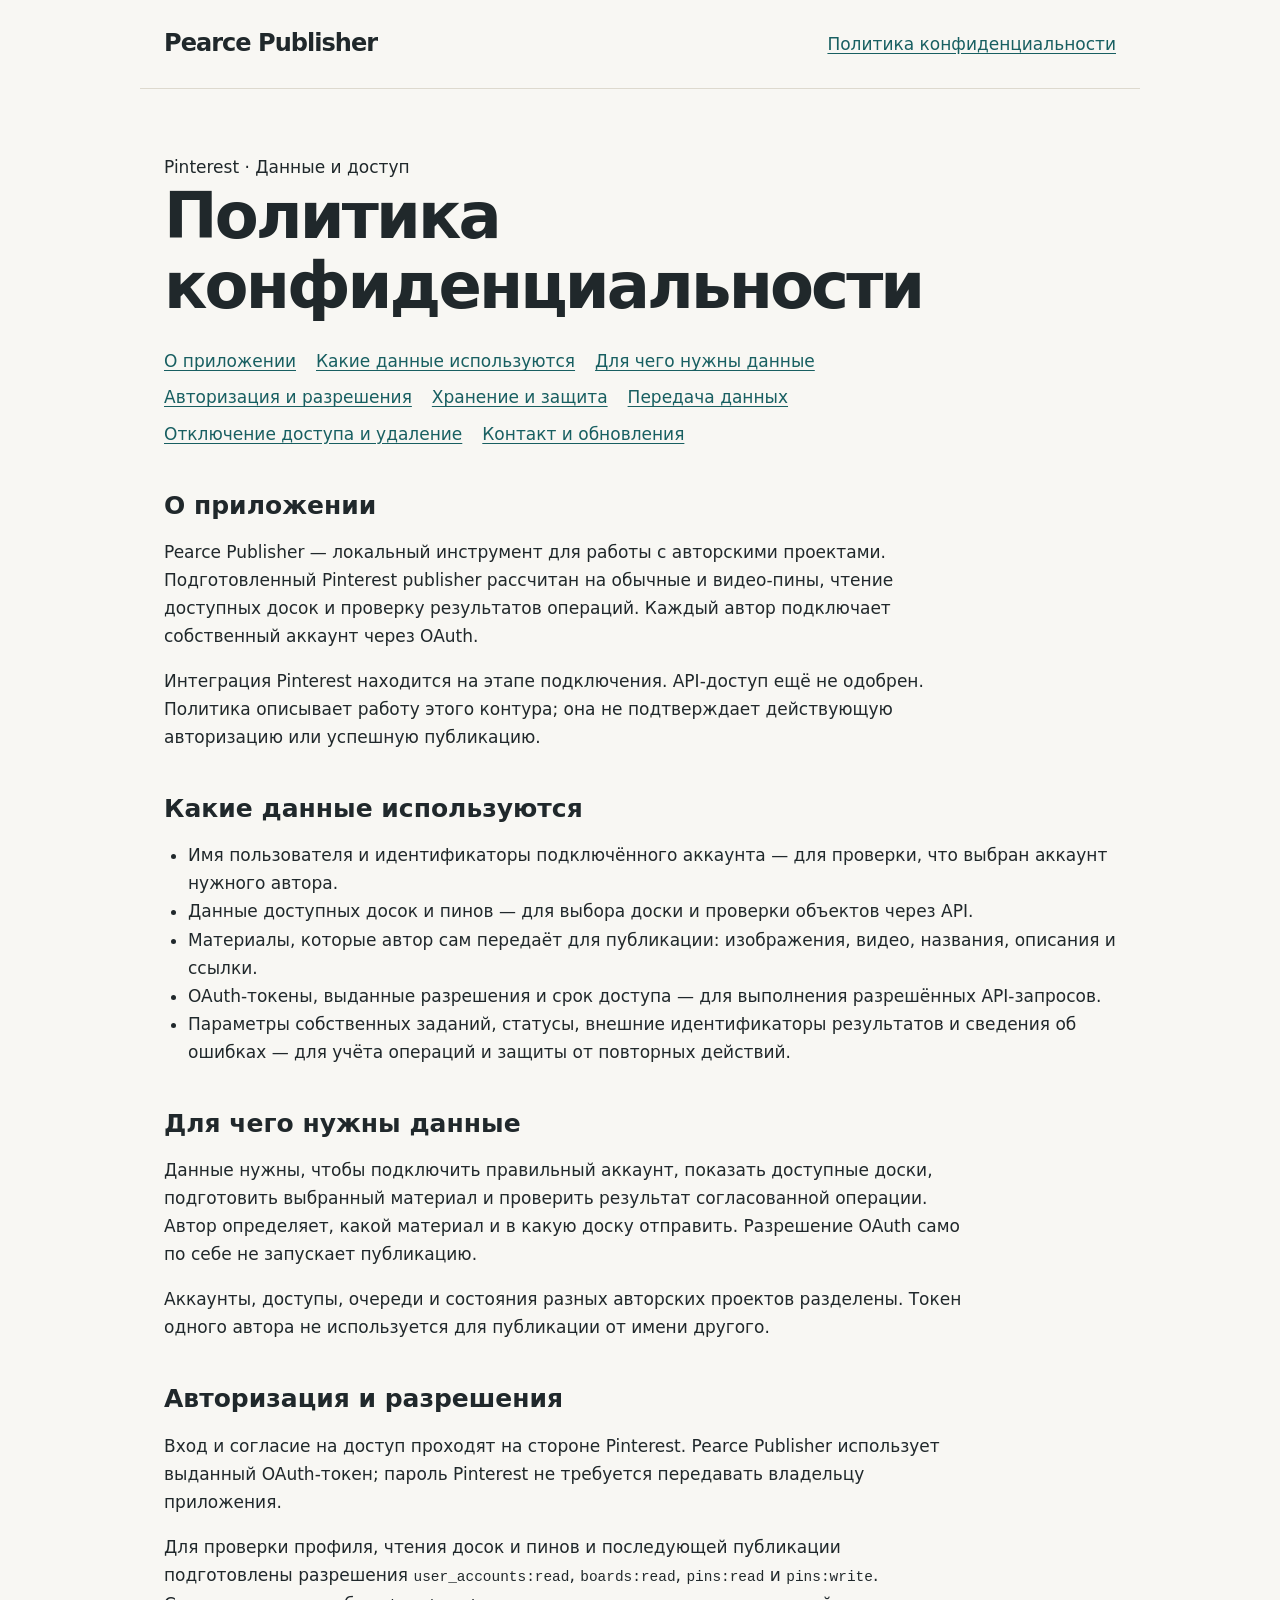
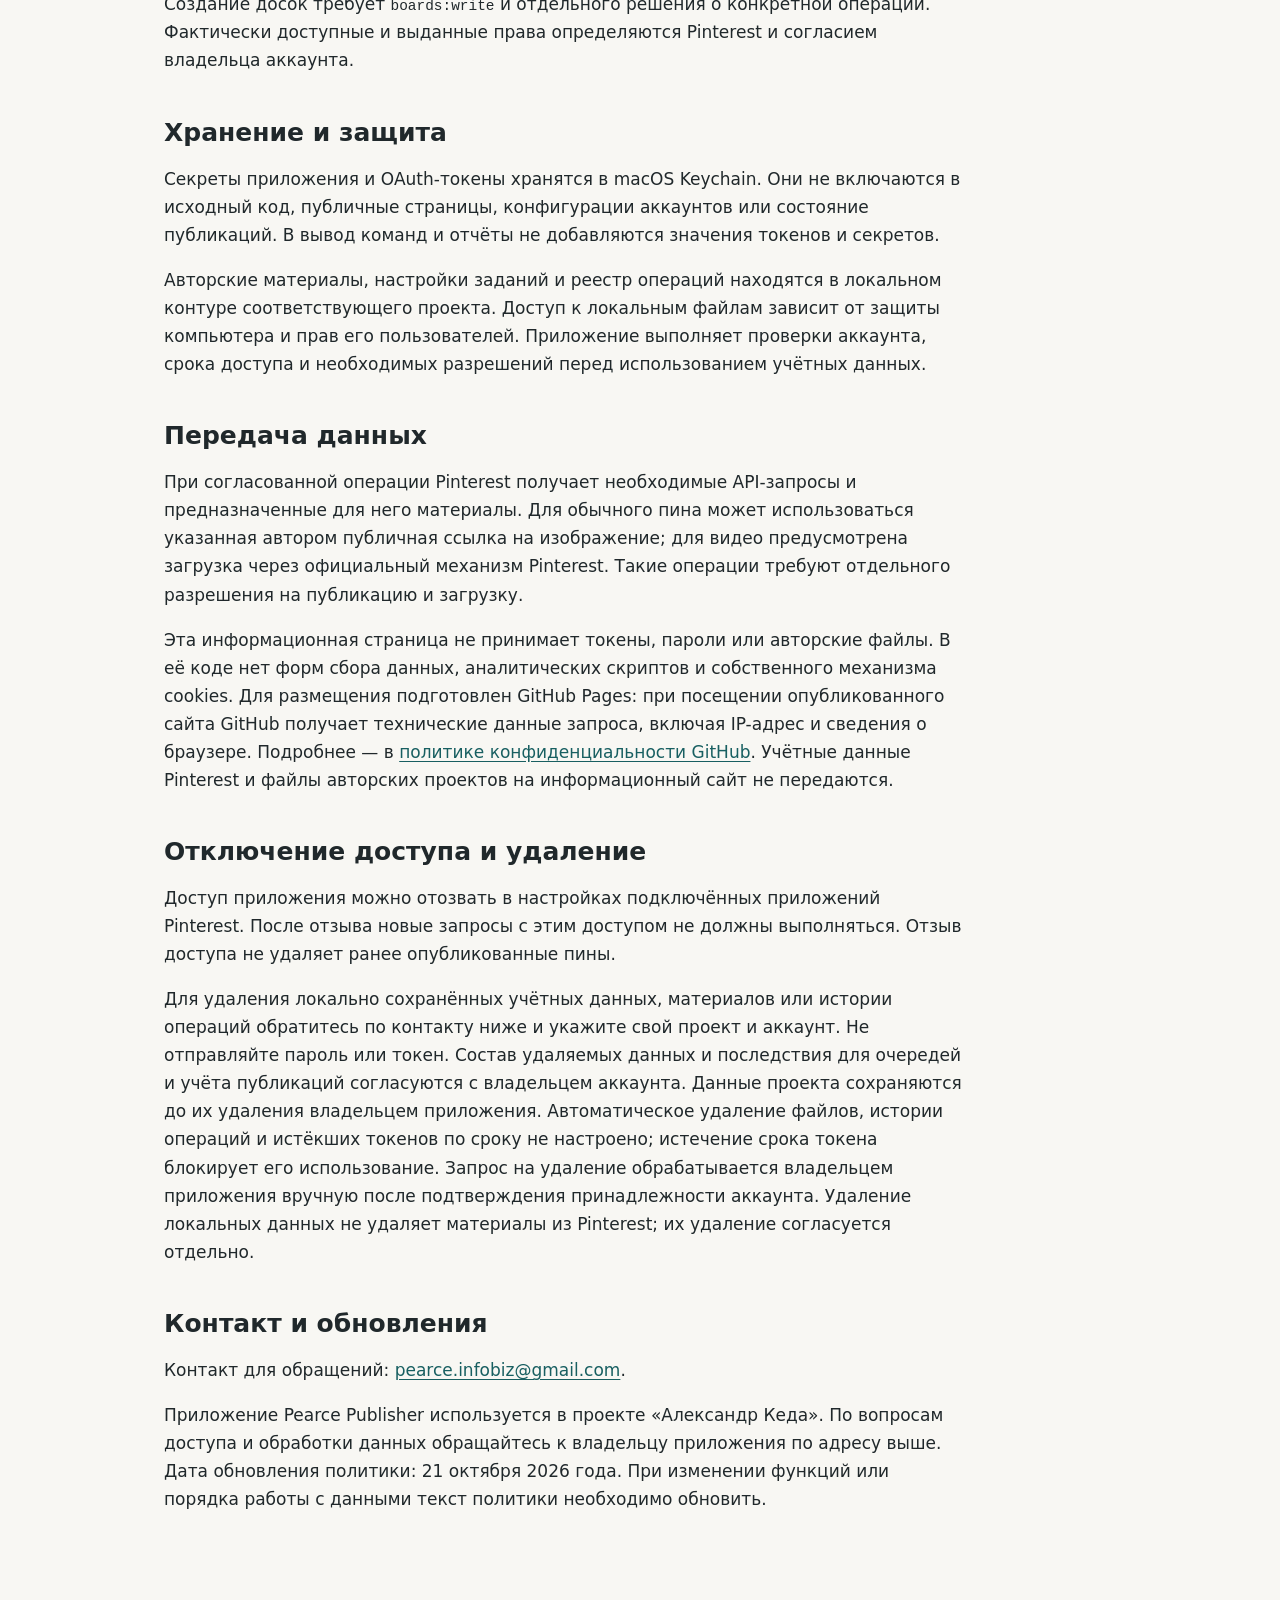
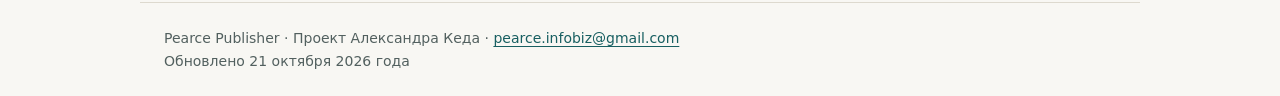
==== privacy.html @ 65de3b27 "Publish Pearce Publisher information and privacy policy" ====
<!doctype html><html lang="ru"><head><meta charset="utf-8"><meta name="viewport" content="width=device-width,initial-scale=1"><title>Политика конфиденциальности — Pearce Publisher</title><meta name="description" content="Pearce Publisher — application information, Pinterest integration and privacy policy."><link rel="stylesheet" href="style.css"></head><body><header><a href="./">Pearce Publisher</a><a href="privacy.html">Политика конфиденциальности</a></header><main><div class="label">Pinterest · Данные и доступ</div><h1>Политика конфиденциальности</h1><div class="layout"><nav aria-label="Разделы политики"><a href="#about">О приложении</a><a href="#data">Какие данные используются</a><a href="#purpose">Для чего нужны данные</a><a href="#access">Авторизация и разрешения</a><a href="#storage">Хранение и защита</a><a href="#sharing">Передача данных</a><a href="#delete">Отключение доступа и удаление</a><a href="#contact">Контакт и обновления</a></nav><article><section id="about"><h2>О приложении</h2><p>Pearce Publisher — локальный инструмент для работы с авторскими проектами. Подготовленный Pinterest publisher рассчитан на обычные и видео-пины, чтение доступных досок и проверку результатов операций. Каждый автор подключает собственный аккаунт через OAuth.</p><p>Интеграция Pinterest находится на этапе подключения. API-доступ ещё не одобрен. Политика описывает работу этого контура; она не подтверждает действующую авторизацию или успешную публикацию.</p></section><section id="data"><h2>Какие данные используются</h2><ul><li>Имя пользователя и идентификаторы подключённого аккаунта — для проверки, что выбран аккаунт нужного автора.</li><li>Данные доступных досок и пинов — для выбора доски и проверки объектов через API.</li><li>Материалы, которые автор сам передаёт для публикации: изображения, видео, названия, описания и ссылки.</li><li>OAuth-токены, выданные разрешения и срок доступа — для выполнения разрешённых API-запросов.</li><li>Параметры собственных заданий, статусы, внешние идентификаторы результатов и сведения об ошибках — для учёта операций и защиты от повторных действий.</li></ul></section><section id="purpose"><h2>Для чего нужны данные</h2><p>Данные нужны, чтобы подключить правильный аккаунт, показать доступные доски, подготовить выбранный материал и проверить результат согласованной операции. Автор определяет, какой материал и в какую доску отправить. Разрешение OAuth само по себе не запускает публикацию.</p><p>Аккаунты, доступы, очереди и состояния разных авторских проектов разделены. Токен одного автора не используется для публикации от имени другого.</p></section><section id="access"><h2>Авторизация и разрешения</h2><p>Вход и согласие на доступ проходят на стороне Pinterest. Pearce Publisher использует выданный OAuth-токен; пароль Pinterest не требуется передавать владельцу приложения.</p><p>Для проверки профиля, чтения досок и пинов и последующей публикации подготовлены разрешения <code>user_accounts:read</code>, <code>boards:read</code>, <code>pins:read</code> и <code>pins:write</code>. Создание досок требует <code>boards:write</code> и отдельного решения о конкретной операции. Фактически доступные и выданные права определяются Pinterest и согласием владельца аккаунта.</p></section><section id="storage"><h2>Хранение и защита</h2><p>Секреты приложения и OAuth-токены хранятся в macOS Keychain. Они не включаются в исходный код, публичные страницы, конфигурации аккаунтов или состояние публикаций. В вывод команд и отчёты не добавляются значения токенов и секретов.</p><p>Авторские материалы, настройки заданий и реестр операций находятся в локальном контуре соответствующего проекта. Доступ к локальным файлам зависит от защиты компьютера и прав его пользователей. Приложение выполняет проверки аккаунта, срока доступа и необходимых разрешений перед использованием учётных данных.</p></section><section id="sharing"><h2>Передача данных</h2><p>При согласованной операции Pinterest получает необходимые API-запросы и предназначенные для него материалы. Для обычного пина может использоваться указанная автором публичная ссылка на изображение; для видео предусмотрена загрузка через официальный механизм Pinterest. Такие операции требуют отдельного разрешения на публикацию и загрузку.</p><p>Эта информационная страница не принимает токены, пароли или авторские файлы. В её коде нет форм сбора данных, аналитических скриптов и собственного механизма cookies. Для размещения подготовлен GitHub Pages: при посещении опубликованного сайта GitHub получает технические данные запроса, включая IP-адрес и сведения о браузере. Подробнее — в <a href="https://docs.github.com/en/site-policy/privacy-policies/github-general-privacy-statement">политике конфиденциальности GitHub</a>. Учётные данные Pinterest и файлы авторских проектов на информационный сайт не передаются.</p></section><section id="delete"><h2>Отключение доступа и удаление</h2><p>Доступ приложения можно отозвать в настройках подключённых приложений Pinterest. После отзыва новые запросы с этим доступом не должны выполняться. Отзыв доступа не удаляет ранее опубликованные пины.</p><p>Для удаления локально сохранённых учётных данных, материалов или истории операций обратитесь по контакту ниже и укажите свой проект и аккаунт. Не отправляйте пароль или токен. Состав удаляемых данных и последствия для очередей и учёта публикаций согласуются с владельцем аккаунта. Данные проекта сохраняются до их удаления владельцем приложения. Автоматическое удаление файлов, истории операций и истёкших токенов по сроку не настроено; истечение срока токена блокирует его использование. Запрос на удаление обрабатывается владельцем приложения вручную после подтверждения принадлежности аккаунта. Удаление локальных данных не удаляет материалы из Pinterest; их удаление согласуется отдельно.</p></section><section id="contact"><h2>Контакт и обновления</h2><p>Контакт для обращений: <a href="mailto:pearce.infobiz@gmail.com">pearce.infobiz@gmail.com</a>.</p><p>Приложение Pearce Publisher используется в проекте «Александр Кеда». По вопросам доступа и обработки данных обращайтесь к владельцу приложения по адресу выше. Дата обновления политики: 21 октября 2026 года. При изменении функций или порядка работы с данными текст политики необходимо обновить.</p></section></article></div></main><footer>Pearce Publisher · Проект Александра Кеда · <a href="mailto:pearce.infobiz@gmail.com">pearce.infobiz@gmail.com</a><br>Обновлено 21 октября 2026 года</footer></body></html>
---- style.css ----
*{box-sizing:border-box}html{scroll-behavior:smooth}body{margin:0;background:#f8f7f3;color:#20282b;font:17px/1.65 system-ui,-apple-system,BlinkMacSystemFont,"Segoe UI",sans-serif}header,main,footer{max-width:1000px;margin:auto;padding:24px}header{display:flex;align-items:center;justify-content:space-between;border-bottom:1px solid #ddd9ce}header a:first-child{font-weight:750;letter-spacing:-.04em;font-size:24px;color:#20282b;text-decoration:none}a{color:#185f61;text-underline-offset:3px}main{padding-top:64px;padding-bottom:72px}h1{font-size:clamp(34px,6vw,64px);line-height:1.1;letter-spacing:-.045em;max-width:850px;margin:0 0 26px}h2{font-size:25px;line-height:1.25;margin:42px 0 16px}p{max-width:800px}.eyebrow{font-size:12px;font-weight:700;letter-spacing:.13em;color:#527475;margin-bottom:16px;text-transform:uppercase}.intro{font-size:21px}.status{border-left:3px solid #2c7475;padding:14px 20px;background:#e9f0ed;max-width:800px}.steps{padding:0;list-style:none;counter-reset:item}.steps li{padding:16px 0;border-bottom:1px solid #ddd9ce;max-width:800px}.steps li:before{counter-increment:item;content:"0" counter(item) " / ";color:#527475;font-size:14px;font-weight:700}code{font-size:.85em;overflow-wrap:anywhere}footer{border-top:1px solid #ddd9ce;color:#52605f;font-size:14px}nav[aria-label]{display:flex;gap:8px 20px;flex-wrap:wrap;max-width:800px;margin:24px 0}section{scroll-margin-top:24px}ul{padding-left:24px}@media(max-width:600px){header{align-items:flex-start;gap:18px;flex-direction:column}header,main,footer{padding-left:20px;padding-right:20px}main{padding-top:40px}h1{font-size:38px}}
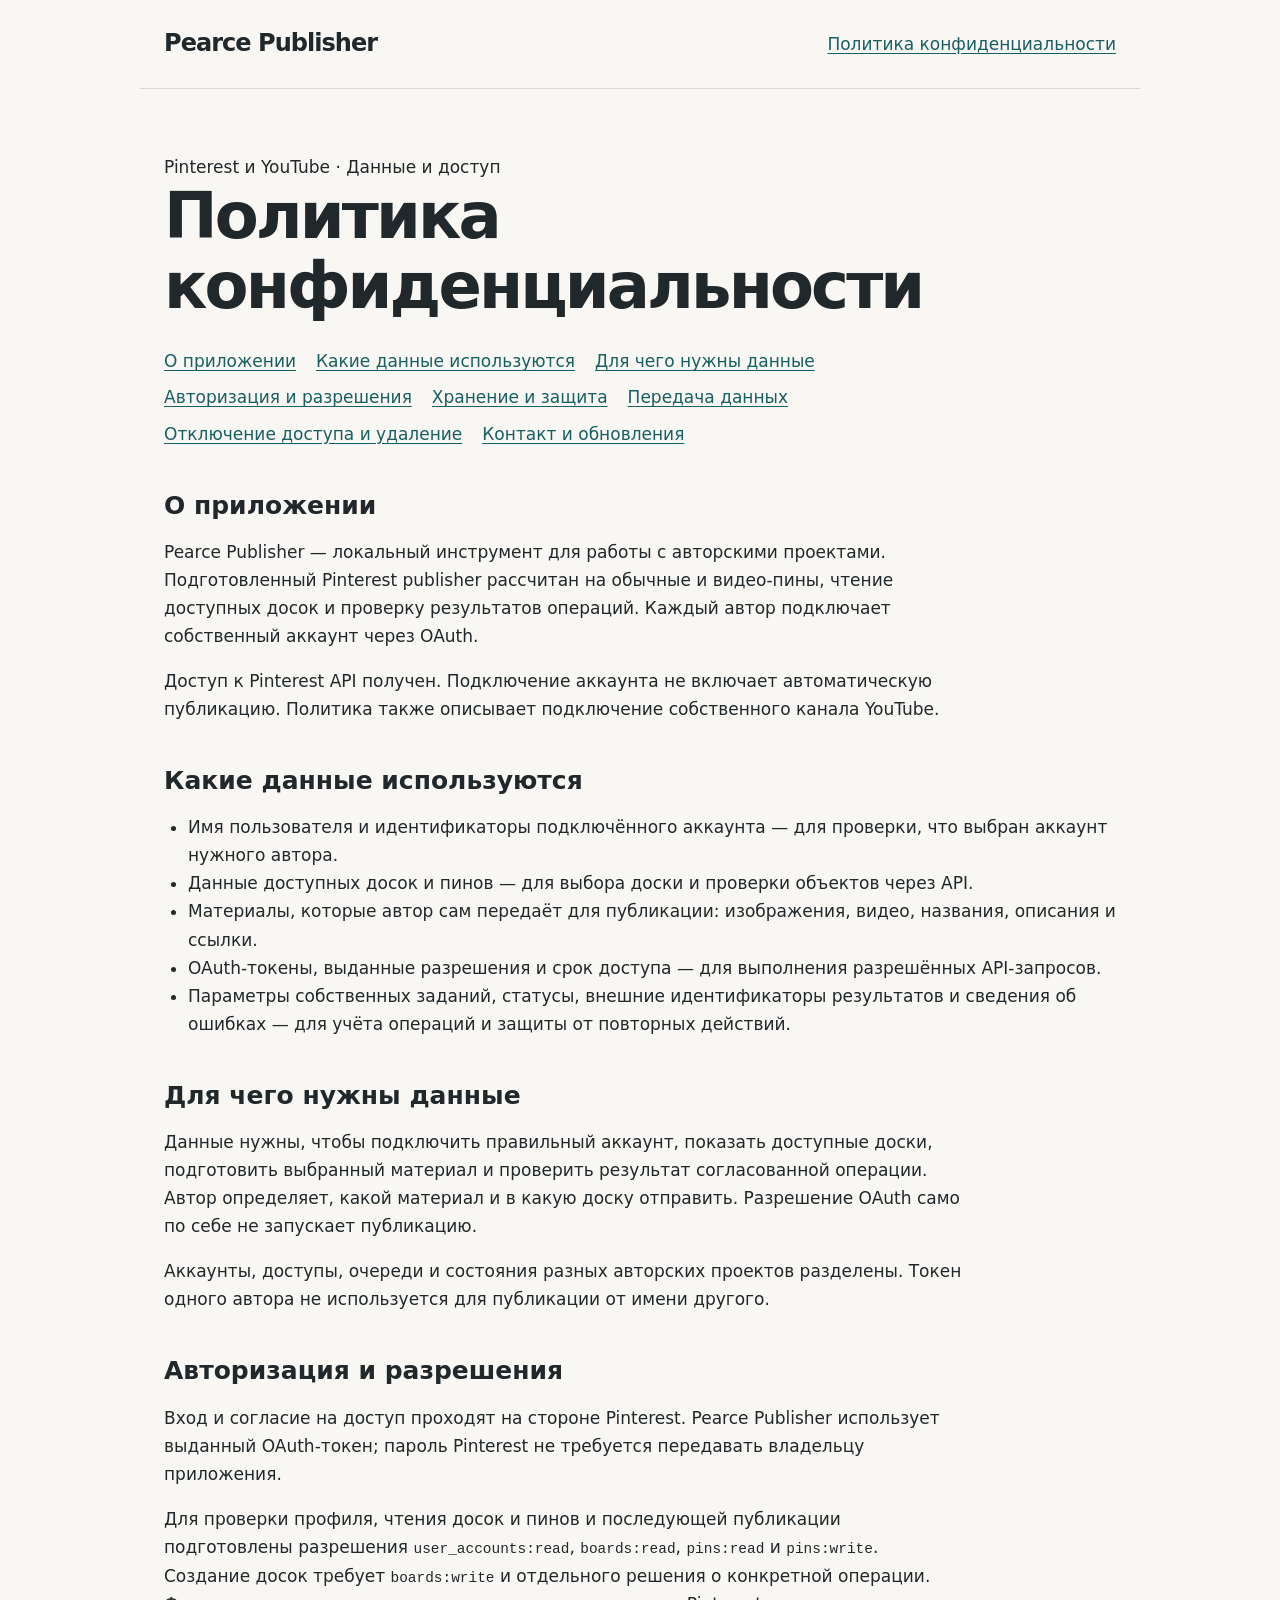
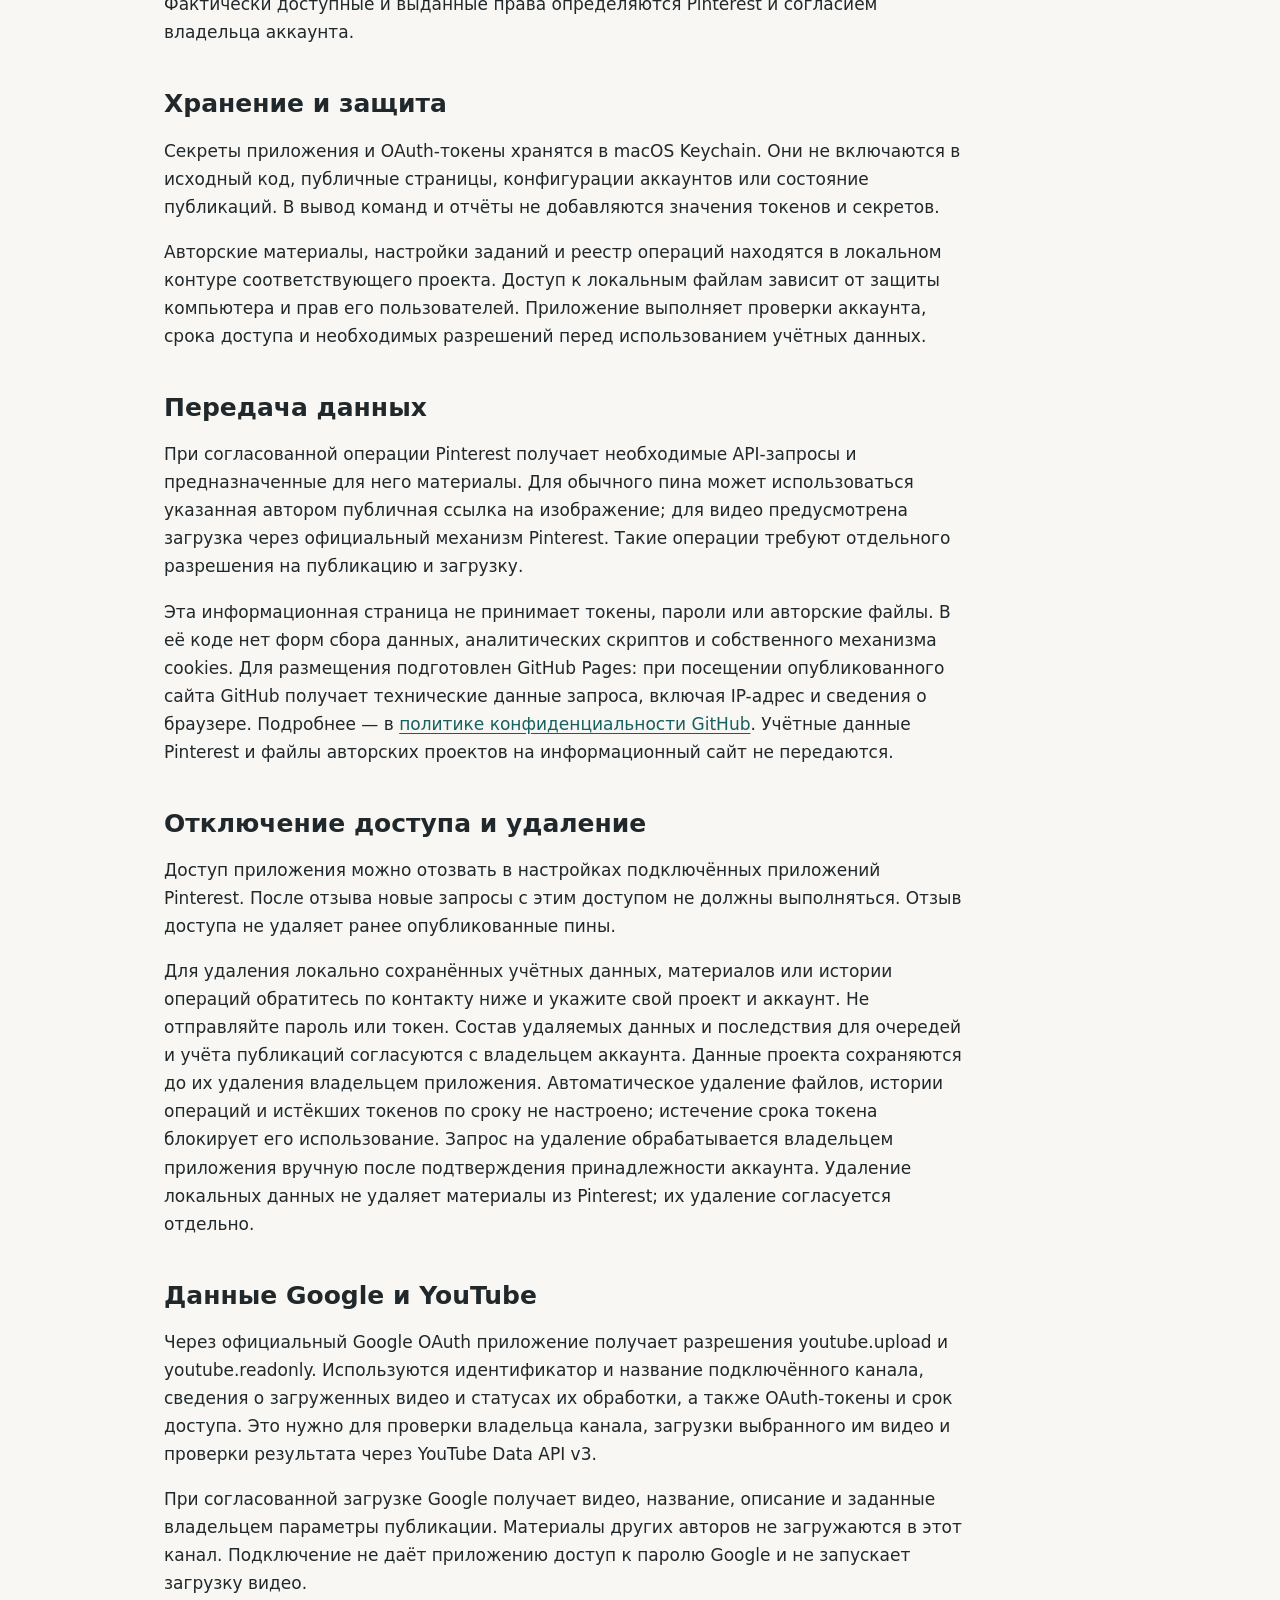
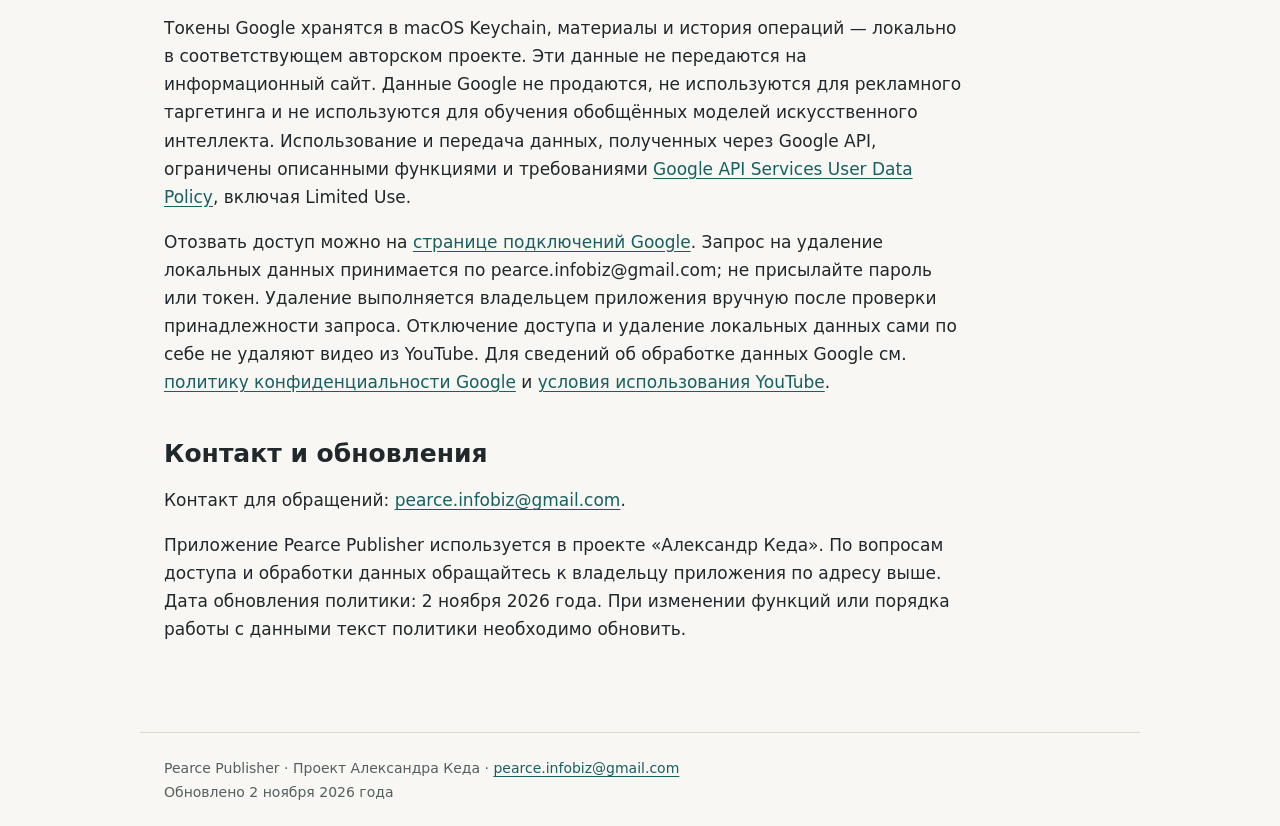
==== commit db69bc9f: "Add YouTube API disclosures and update connection information" ====
--- a/privacy.html
+++ b/privacy.html
@@ -1 +1 @@
-<!doctype html><html lang="ru"><head><meta charset="utf-8"><meta name="viewport" content="width=device-width,initial-scale=1"><title>Политика конфиденциальности — Pearce Publisher</title><meta name="description" content="Pearce Publisher — application information, Pinterest integration and privacy policy."><link rel="stylesheet" href="style.css"></head><body><header><a href="./">Pearce Publisher</a><a href="privacy.html">Политика конфиденциальности</a></header><main><div class="label">Pinterest · Данные и доступ</div><h1>Политика конфиденциальности</h1><div class="layout"><nav aria-label="Разделы политики"><a href="#about">О приложении</a><a href="#data">Какие данные используются</a><a href="#purpose">Для чего нужны данные</a><a href="#access">Авторизация и разрешения</a><a href="#storage">Хранение и защита</a><a href="#sharing">Передача данных</a><a href="#delete">Отключение доступа и удаление</a><a href="#contact">Контакт и обновления</a></nav><article><section id="about"><h2>О приложении</h2><p>Pearce Publisher — локальный инструмент для работы с авторскими проектами. Подготовленный Pinterest publisher рассчитан на обычные и видео-пины, чтение доступных досок и проверку результатов операций. Каждый автор подключает собственный аккаунт через OAuth.</p><p>Интеграция Pinterest находится на этапе подключения. API-доступ ещё не одобрен. Политика описывает работу этого контура; она не подтверждает действующую авторизацию или успешную публикацию.</p></section><section id="data"><h2>Какие данные используются</h2><ul><li>Имя пользователя и идентификаторы подключённого аккаунта — для проверки, что выбран аккаунт нужного автора.</li><li>Данные доступных досок и пинов — для выбора доски и проверки объектов через API.</li><li>Материалы, которые автор сам передаёт для публикации: изображения, видео, названия, описания и ссылки.</li><li>OAuth-токены, выданные разрешения и срок доступа — для выполнения разрешённых API-запросов.</li><li>Параметры собственных заданий, статусы, внешние идентификаторы результатов и сведения об ошибках — для учёта операций и защиты от повторных действий.</li></ul></section><section id="purpose"><h2>Для чего нужны данные</h2><p>Данные нужны, чтобы подключить правильный аккаунт, показать доступные доски, подготовить выбранный материал и проверить результат согласованной операции. Автор определяет, какой материал и в какую доску отправить. Разрешение OAuth само по себе не запускает публикацию.</p><p>Аккаунты, доступы, очереди и состояния разных авторских проектов разделены. Токен одного автора не используется для публикации от имени другого.</p></section><section id="access"><h2>Авторизация и разрешения</h2><p>Вход и согласие на доступ проходят на стороне Pinterest. Pearce Publisher использует выданный OAuth-токен; пароль Pinterest не требуется передавать владельцу приложения.</p><p>Для проверки профиля, чтения досок и пинов и последующей публикации подготовлены разрешения <code>user_accounts:read</code>, <code>boards:read</code>, <code>pins:read</code> и <code>pins:write</code>. Создание досок требует <code>boards:write</code> и отдельного решения о конкретной операции. Фактически доступные и выданные права определяются Pinterest и согласием владельца аккаунта.</p></section><section id="storage"><h2>Хранение и защита</h2><p>Секреты приложения и OAuth-токены хранятся в macOS Keychain. Они не включаются в исходный код, публичные страницы, конфигурации аккаунтов или состояние публикаций. В вывод команд и отчёты не добавляются значения токенов и секретов.</p><p>Авторские материалы, настройки заданий и реестр операций находятся в локальном контуре соответствующего проекта. Доступ к локальным файлам зависит от защиты компьютера и прав его пользователей. Приложение выполняет проверки аккаунта, срока доступа и необходимых разрешений перед использованием учётных данных.</p></section><section id="sharing"><h2>Передача данных</h2><p>При согласованной операции Pinterest получает необходимые API-запросы и предназначенные для него материалы. Для обычного пина может использоваться указанная автором публичная ссылка на изображение; для видео предусмотрена загрузка через официальный механизм Pinterest. Такие операции требуют отдельного разрешения на публикацию и загрузку.</p><p>Эта информационная страница не принимает токены, пароли или авторские файлы. В её коде нет форм сбора данных, аналитических скриптов и собственного механизма cookies. Для размещения подготовлен GitHub Pages: при посещении опубликованного сайта GitHub получает технические данные запроса, включая IP-адрес и сведения о браузере. Подробнее — в <a href="https://docs.github.com/en/site-policy/privacy-policies/github-general-privacy-statement">политике конфиденциальности GitHub</a>. Учётные данные Pinterest и файлы авторских проектов на информационный сайт не передаются.</p></section><section id="delete"><h2>Отключение доступа и удаление</h2><p>Доступ приложения можно отозвать в настройках подключённых приложений Pinterest. После отзыва новые запросы с этим доступом не должны выполняться. Отзыв доступа не удаляет ранее опубликованные пины.</p><p>Для удаления локально сохранённых учётных данных, материалов или истории операций обратитесь по контакту ниже и укажите свой проект и аккаунт. Не отправляйте пароль или токен. Состав удаляемых данных и последствия для очередей и учёта публикаций согласуются с владельцем аккаунта. Данные проекта сохраняются до их удаления владельцем приложения. Автоматическое удаление файлов, истории операций и истёкших токенов по сроку не настроено; истечение срока токена блокирует его использование. Запрос на удаление обрабатывается владельцем приложения вручную после подтверждения принадлежности аккаунта. Удаление локальных данных не удаляет материалы из Pinterest; их удаление согласуется отдельно.</p></section><section id="contact"><h2>Контакт и обновления</h2><p>Контакт для обращений: <a href="mailto:pearce.infobiz@gmail.com">pearce.infobiz@gmail.com</a>.</p><p>Приложение Pearce Publisher используется в проекте «Александр Кеда». По вопросам доступа и обработки данных обращайтесь к владельцу приложения по адресу выше. Дата обновления политики: 21 октября 2026 года. При изменении функций или порядка работы с данными текст политики необходимо обновить.</p></section></article></div></main><footer>Pearce Publisher · Проект Александра Кеда · <a href="mailto:pearce.infobiz@gmail.com">pearce.infobiz@gmail.com</a><br>Обновлено 21 октября 2026 года</footer></body></html>+<!doctype html><html lang="ru"><head><meta charset="utf-8"><meta name="viewport" content="width=device-width,initial-scale=1"><title>Политика конфиденциальности — Pearce Publisher</title><meta name="description" content="Pearce Publisher — application information, Pinterest integration and privacy policy."><link rel="stylesheet" href="style.css"></head><body><header><a href="./">Pearce Publisher</a><a href="privacy.html">Политика конфиденциальности</a></header><main><div class="label">Pinterest и YouTube · Данные и доступ</div><h1>Политика конфиденциальности</h1><div class="layout"><nav aria-label="Разделы политики"><a href="#about">О приложении</a><a href="#data">Какие данные используются</a><a href="#purpose">Для чего нужны данные</a><a href="#access">Авторизация и разрешения</a><a href="#storage">Хранение и защита</a><a href="#sharing">Передача данных</a><a href="#delete">Отключение доступа и удаление</a><a href="#contact">Контакт и обновления</a></nav><article><section id="about"><h2>О приложении</h2><p>Pearce Publisher — локальный инструмент для работы с авторскими проектами. Подготовленный Pinterest publisher рассчитан на обычные и видео-пины, чтение доступных досок и проверку результатов операций. Каждый автор подключает собственный аккаунт через OAuth.</p><p>Доступ к Pinterest API получен. Подключение аккаунта не включает автоматическую публикацию. Политика также описывает подключение собственного канала YouTube.</p></section><section id="data"><h2>Какие данные используются</h2><ul><li>Имя пользователя и идентификаторы подключённого аккаунта — для проверки, что выбран аккаунт нужного автора.</li><li>Данные доступных досок и пинов — для выбора доски и проверки объектов через API.</li><li>Материалы, которые автор сам передаёт для публикации: изображения, видео, названия, описания и ссылки.</li><li>OAuth-токены, выданные разрешения и срок доступа — для выполнения разрешённых API-запросов.</li><li>Параметры собственных заданий, статусы, внешние идентификаторы результатов и сведения об ошибках — для учёта операций и защиты от повторных действий.</li></ul></section><section id="purpose"><h2>Для чего нужны данные</h2><p>Данные нужны, чтобы подключить правильный аккаунт, показать доступные доски, подготовить выбранный материал и проверить результат согласованной операции. Автор определяет, какой материал и в какую доску отправить. Разрешение OAuth само по себе не запускает публикацию.</p><p>Аккаунты, доступы, очереди и состояния разных авторских проектов разделены. Токен одного автора не используется для публикации от имени другого.</p></section><section id="access"><h2>Авторизация и разрешения</h2><p>Вход и согласие на доступ проходят на стороне Pinterest. Pearce Publisher использует выданный OAuth-токен; пароль Pinterest не требуется передавать владельцу приложения.</p><p>Для проверки профиля, чтения досок и пинов и последующей публикации подготовлены разрешения <code>user_accounts:read</code>, <code>boards:read</code>, <code>pins:read</code> и <code>pins:write</code>. Создание досок требует <code>boards:write</code> и отдельного решения о конкретной операции. Фактически доступные и выданные права определяются Pinterest и согласием владельца аккаунта.</p></section><section id="storage"><h2>Хранение и защита</h2><p>Секреты приложения и OAuth-токены хранятся в macOS Keychain. Они не включаются в исходный код, публичные страницы, конфигурации аккаунтов или состояние публикаций. В вывод команд и отчёты не добавляются значения токенов и секретов.</p><p>Авторские материалы, настройки заданий и реестр операций находятся в локальном контуре соответствующего проекта. Доступ к локальным файлам зависит от защиты компьютера и прав его пользователей. Приложение выполняет проверки аккаунта, срока доступа и необходимых разрешений перед использованием учётных данных.</p></section><section id="sharing"><h2>Передача данных</h2><p>При согласованной операции Pinterest получает необходимые API-запросы и предназначенные для него материалы. Для обычного пина может использоваться указанная автором публичная ссылка на изображение; для видео предусмотрена загрузка через официальный механизм Pinterest. Такие операции требуют отдельного разрешения на публикацию и загрузку.</p><p>Эта информационная страница не принимает токены, пароли или авторские файлы. В её коде нет форм сбора данных, аналитических скриптов и собственного механизма cookies. Для размещения подготовлен GitHub Pages: при посещении опубликованного сайта GitHub получает технические данные запроса, включая IP-адрес и сведения о браузере. Подробнее — в <a href="https://docs.github.com/en/site-policy/privacy-policies/github-general-privacy-statement">политике конфиденциальности GitHub</a>. Учётные данные Pinterest и файлы авторских проектов на информационный сайт не передаются.</p></section><section id="delete"><h2>Отключение доступа и удаление</h2><p>Доступ приложения можно отозвать в настройках подключённых приложений Pinterest. После отзыва новые запросы с этим доступом не должны выполняться. Отзыв доступа не удаляет ранее опубликованные пины.</p><p>Для удаления локально сохранённых учётных данных, материалов или истории операций обратитесь по контакту ниже и укажите свой проект и аккаунт. Не отправляйте пароль или токен. Состав удаляемых данных и последствия для очередей и учёта публикаций согласуются с владельцем аккаунта. Данные проекта сохраняются до их удаления владельцем приложения. Автоматическое удаление файлов, истории операций и истёкших токенов по сроку не настроено; истечение срока токена блокирует его использование. Запрос на удаление обрабатывается владельцем приложения вручную после подтверждения принадлежности аккаунта. Удаление локальных данных не удаляет материалы из Pinterest; их удаление согласуется отдельно.</p></section><section id="youtube"><h2>Данные Google и YouTube</h2><p>Через официальный Google OAuth приложение получает разрешения youtube.upload и youtube.readonly. Используются идентификатор и название подключённого канала, сведения о загруженных видео и статусах их обработки, а также OAuth-токены и срок доступа. Это нужно для проверки владельца канала, загрузки выбранного им видео и проверки результата через YouTube Data API v3.</p><p>При согласованной загрузке Google получает видео, название, описание и заданные владельцем параметры публикации. Материалы других авторов не загружаются в этот канал. Подключение не даёт приложению доступ к паролю Google и не запускает загрузку видео.</p><p>Токены Google хранятся в macOS Keychain, материалы и история операций — локально в соответствующем авторском проекте. Эти данные не передаются на информационный сайт. Данные Google не продаются, не используются для рекламного таргетинга и не используются для обучения обобщённых моделей искусственного интеллекта. Использование и передача данных, полученных через Google API, ограничены описанными функциями и требованиями <a href="https://developers.google.com/terms/api-services-user-data-policy">Google API Services User Data Policy</a>, включая Limited Use.</p><p>Отозвать доступ можно на <a href="https://myaccount.google.com/connections">странице подключений Google</a>. Запрос на удаление локальных данных принимается по pearce.infobiz@gmail.com; не присылайте пароль или токен. Удаление выполняется владельцем приложения вручную после проверки принадлежности запроса. Отключение доступа и удаление локальных данных сами по себе не удаляют видео из YouTube. Для сведений об обработке данных Google см. <a href="https://policies.google.com/privacy">политику конфиденциальности Google</a> и <a href="https://www.youtube.com/t/terms">условия использования YouTube</a>.</p></section><section id="contact"><h2>Контакт и обновления</h2><p>Контакт для обращений: <a href="mailto:pearce.infobiz@gmail.com">pearce.infobiz@gmail.com</a>.</p><p>Приложение Pearce Publisher используется в проекте «Александр Кеда». По вопросам доступа и обработки данных обращайтесь к владельцу приложения по адресу выше. Дата обновления политики: 2 ноября 2026 года. При изменении функций или порядка работы с данными текст политики необходимо обновить.</p></section></article></div></main><footer>Pearce Publisher · Проект Александра Кеда · <a href="mailto:pearce.infobiz@gmail.com">pearce.infobiz@gmail.com</a><br>Обновлено 2 ноября 2026 года</footer></body></html>
